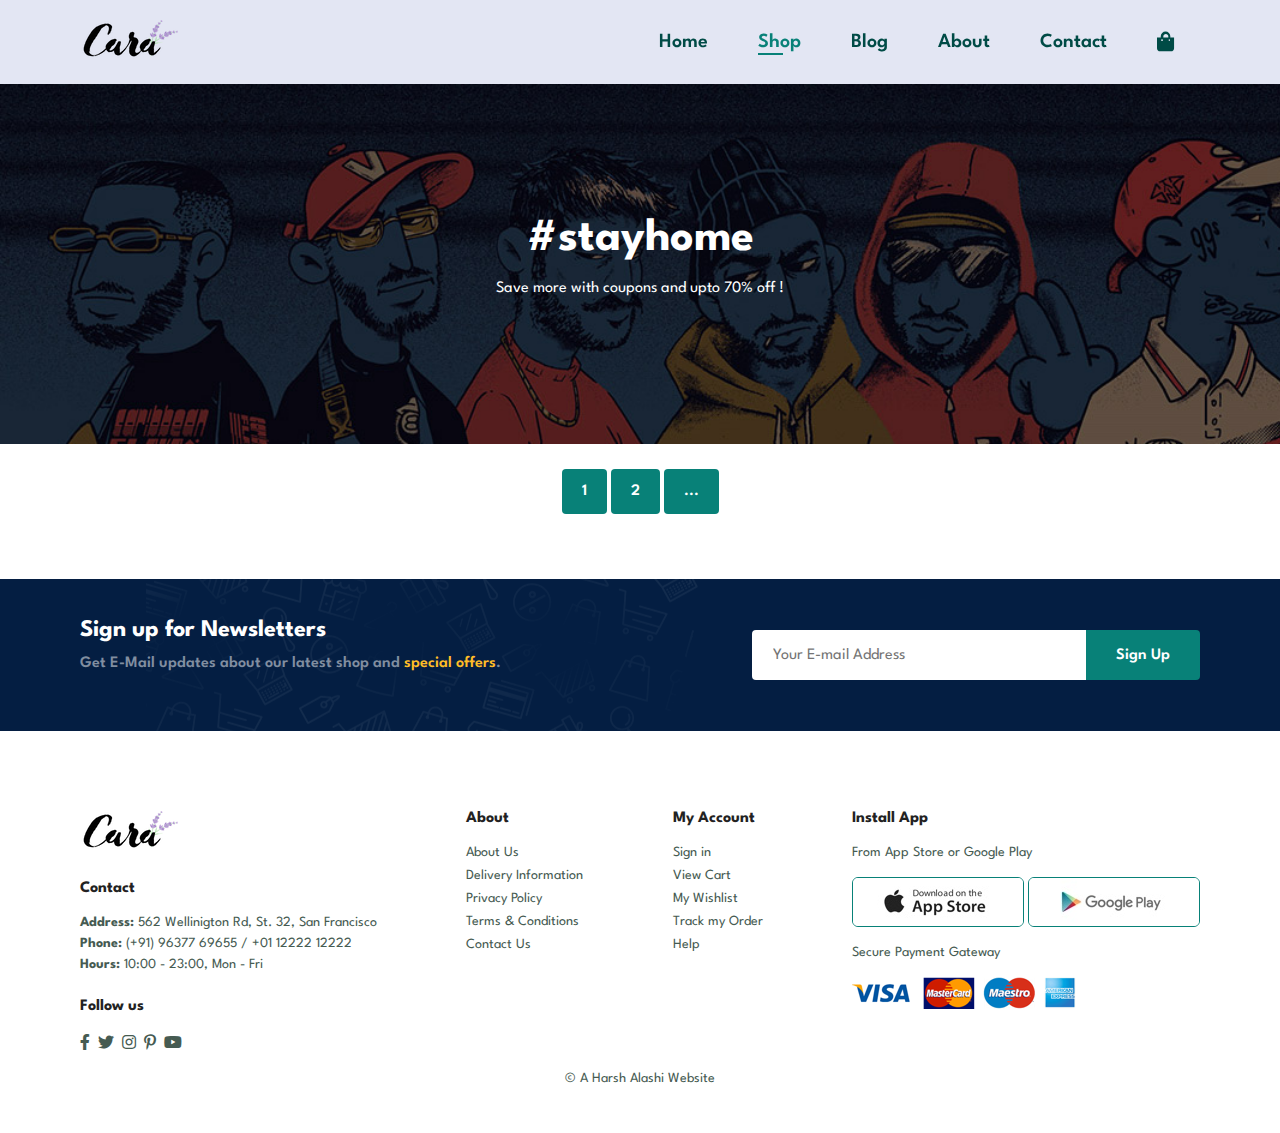
==== blog.html @ 94782a1b "Blog page to be made" ====
<!DOCTYPE html>
<html lang="en">
  <head>
    <meta charset="UTF-8" />
    <meta http-equiv="X-UA-Compatible" content="IE=edge" />
    <meta name="viewport" content="width=device-width, initial-scale=1.0" />
    <title>Cara</title>
    <link rel="stylesheet" href="./styles.css" />
    <link
      rel="stylesheet"
      href="https://use.fontawesome.com/releases/v5.15.4/css/all.css"
    />
  </head>
  <body>
    <section id="header">
      <a href="#"><img src="./img/logo.png" alt="logo" /></a>
      <div>
        <ul id="navbar">
          <li><a href="index.html">Home</a></li>
          <li><a class="active" href="shop.html">Shop</a></li>
          <li><a href="blog.html">Blog</a></li>
          <li><a href="about.html">About</a></li>
          <li><a href="contact.html">Contact</a></li>
          <li id="lg-bag">
            <a href="cart.html"><i class="fas fa-shopping-bag"></i></a>
          </li>
          <a href="#" id="close"><i class="fas fa-times"></i></a>
        </ul>
      </div>
      <div id="mobile">
        <a href="cart.html"><i class="fas fa-shopping-bag"></i></a>
        <i id="bar" class="fas fa-bars"></i>
      </div>
    </section>

    <section id="page-header">
      <h2>#stayhome</h2>
      <p>Save more with coupons and upto 70% off !</p>
    </section>

    <section></section>

    <section id="pagination" class="section-p1">
      <a href="#">1</a>
      <a href="#">2</a>
      <a href="#">...</a>
    </section>

    <section id="newsletter" class="section-p1 section-m1">
      <div id="newstext">
        <h4>Sign up for Newsletters</h4>
        <p>
          Get E-Mail updates about our latest shop and
          <span>special offers</span>.
        </p>
      </div>
      <div class="form">
        <input type="text" placeholder="Your E-mail Address" />
        <button class="normal">Sign Up</button>
      </div>
    </section>

    <footer class="section-p1">
      <div class="col">
        <img class="logo" src="./img/logo.png" alt="Logo" />
        <h4>Contact</h4>
        <p>
          <strong>Address:</strong> 562 Wellinigton Rd, St. 32, San Francisco
        </p>
        <p><strong>Phone:</strong> (+91) 96377 69655 / +01 12222 12222</p>
        <p><strong>Hours:</strong> 10:00 - 23:00, Mon - Fri</p>
        <div class="follow">
          <h4>Follow us</h4>
          <div class="icon">
            <i class="fab fa-facebook-f"></i>
            <i class="fab fa-twitter"></i>
            <i class="fab fa-instagram"></i>
            <i class="fab fa-pinterest-p"></i>
            <i class="fab fa-youtube"></i>
          </div>
        </div>
      </div>
      <div class="col">
        <h4>About</h4>
        <a href="#">About Us</a>
        <a href="#">Delivery Information</a>
        <a href="#">Privacy Policy</a>
        <a href="#">Terms & Conditions</a>
        <a href="#">Contact Us</a>
      </div>
      <div class="col">
        <h4>My Account</h4>
        <a href="#">Sign in</a>
        <a href="#">View Cart</a>
        <a href="#">My Wishlist</a>
        <a href="#">Track my Order</a>
        <a href="#">Help</a>
      </div>
      <div class="col install">
        <h4>Install App</h4>
        <p>From App Store or Google Play</p>
        <div class="row">
          <img src="/img/pay/app.jpg" alt="appstore" />
          <img src="./img/pay/play.jpg" alt="playstore" />
        </div>
        <p>Secure Payment Gateway</p>
        <img src="/img/pay/pay.png" alt="" />
      </div>
      <div class="copyright">
        <p>© A Harsh Alashi Website</p>
      </div>
    </footer>

    <script src="./script.js"></script>
  </body>
</html>
---- styles.css ----
@import url("https://fonts.googleapis.com/css2?family=League+Spartan:wght@100;200;300;500;600;700;800;900&display=swap");

* {
  margin: 0;
  padding: 0;
  box-sizing: border-box;
  font-family: "League Spartan", sans-serif;
}

h1 {
  font-size: 50px;
  color: #222;
  line-height: 64px;
}

h2 {
  font-size: 46px;
  color: #222;
  line-height: 54px;
}

h4 {
  font-size: 20px;
  color: #222;
}

h6 {
  font-weight: 700;
  font-size: 12px;
}

p {
  font-size: 16px;
  color: #465b52;
  margin: 15px 0 20px 0;
}

.section-p1 {
  padding: 40px 80px;
}

.section-m1 {
  margin: 40px 0;
}

button.normal {
  font-size: 16px;
  font-weight: 600;
  color: #000;
  background-color: white;
  border: none;
  border-radius: 4px;
  padding: 15px 30px;
  cursor: pointer;
  outline: none;
  transition: 0.2s;
}

button.white {
  font-size: 16px;
  font-weight: 600;
  color: #fff;
  background-color: transparent;
  border: 1px solid #fff;
  padding: 11px 18px;
  cursor: pointer;
  outline: none;
  transition: 0.2s;
}

body {
  width: 100%;
  font-family: "League Spartan", sans-serif;
}

/* HEADER Starts */

#header {
  display: flex;
  align-items: center;
  justify-content: space-between;
  padding: 20px 80px;
  background: #e3e6f3;
  box-shadow: 0 5px 15px rgba(0, 0, 0, 0.06);
  z-index: 999;
  position: sticky;
  top: 0;
  left: 0;
}

/* NAVBAR */
#navbar {
  display: flex;
  align-items: center;
  justify-content: center;
}

/* Removing bullet points of list */
#navbar li {
  list-style: none;
  padding: 0 20px;
  margin: 5px;
  position: relative;
}

/* Removing Underline of Anchor Tag */
#navbar li a {
  text-decoration: none;
  font-size: 20px;
  font-weight: 600;
  color: #004b46;
  transition: 0.3s ease;
}

/* Adding Hover Effect */
#navbar li a:hover,
#navbar li a.active {
  color: #088178;
}

/* Underline Effect */
#navbar li a.active::after,
#navbar li a:hover::after {
  content: "";
  width: 30%;
  height: 2px;
  background: #088178;
  position: absolute;
  bottom: -4px;
  left: 20px;
}

#mobile {
  display: none;
  align-items: center;
}

#close {
  display: none;
}

/* Hero  */
#hero {
  background-image: url(./img/hero4.png);
  height: 100%;
  /* Create the parallax scrolling effect
  background-attachment: fixed;
  background-position: center;
  background-repeat: no-repeat;
  background-size: cover; */
  height: 90vh;
  width: 100%;
  background-size: cover;
  background-position: top 20% right 0;
  padding: 0 90px;
  display: flex;
  flex-direction: column;
  align-items: flex-start;
  justify-content: center;
}

/* Styling Hero Content */
#hero h4 {
  font-size: 25px;
  margin-bottom: 20px; /*changed padding-bottom: 15px; to margin-bottom: 15px;*/
}
#hero h2 {
  font-size: 60px;
}
#hero h1 {
  color: #088178;
  font-size: 75px;
}
#hero p {
  font-size: 20px;
  color: #465b52;
  margin-bottom: 20px;
}
#hero button {
  background-image: url(./img/button.png);
  background-color: transparent;
  color: #088178;
  border: none;
  padding: 14px 80px 14px 75px;
  font-size: 20px;
  font-weight: 700;
  background-repeat: no-repeat;
  cursor: pointer;
}

/* FEATURES SECTION */
#feature .feature-box {
  width: 180px;
  text-align: center;
  padding: 25px 15px;
  box-shadow: 20px 20px 34px rgba(0, 0, 0, 0.05);
  border: 1px solid #cce7d0;
  border-radius: 4px;
  margin: 15px 0;
}

/* Aligning all features in single row */
#feature {
  display: flex;
  align-items: center;
  justify-content: space-between;
  flex-wrap: wrap;
}

#feature .feature-box:hover {
  box-shadow: 10px 10px 54px rgba(70, 60, 220, 0.2);
}

#feature .feature-box h6 {
  padding: 9px 8px 6px 8px;
  line-height: 1;
  border-radius: 4px;
  background-color: #fddde4;
  color: #088178;
  display: inline-block;
  font-size: 15px;
}

#feature .feature-box img {
  width: 100%;
  margin-bottom: 10px;
}

/* Changing Text Backround for Each Feature */
#feature .feature-box:nth-child(2) h6 {
  background-color: #cdebbc;
}
#feature .feature-box:nth-child(3) h6 {
  background-color: #d1ef82;
}
#feature .feature-box:nth-child(4) h6 {
  background-color: #cdd4f8;
}
#feature .feature-box:nth-child(5) h6 {
  background-color: #f6dbf6;
}
#feature .feature-box:nth-child(6) h6 {
  background-color: #fff2e5;
}

/* PRODUCT CONTAINER */
#product1 {
  text-align: center;
}

#product1 .product-container {
  display: flex;
  align-items: center;
  justify-content: space-between;
  padding-top: 20px;
  flex-wrap: wrap;
}

#product1 .pro {
  width: 23%;
  min-width: 250px;
  padding: 10px 12px;
  border: 1px solid #cce7d0;
  border-radius: 25px;
  cursor: pointer;
  box-shadow: 20px 20px 30px rgba(0, 0, 0, 0.025);
  margin: 15px 0;
  transition: 0.2s ease;
  position: relative;
}

#product1 .pro img {
  width: 100%;
  border-radius: 20px;
}

#product1 .pro:hover {
  box-shadow: 20px 20px 30px rgba(0, 0, 0, 0.06);
}

#product1 .pro .description {
  text-align: start;
  padding: 10px 0;
}

#product1 .pro .description span {
  color: #606063;
  font-size: 12px;
}

#product1 .pro .description h5 {
  padding-top: 7.5px;
  font-size: 15px;
  color: #1a1a1a;
}

#product1 .pro .description i {
  padding-top: 7.5px;
  font-size: 12px;
  color: rgb(243, 181, 25);
}

#product1 .pro .description h4 {
  padding-top: 7.5px;
  font-weight: 700;
  font-size: 15px;
  color: #088178;
}
#product1 .pro .cart {
  width: 40px;
  height: 40px;
  line-height: 40px;
  border-radius: 50px;
  color: #088178;
  background-color: #e8f6ea;
  border: 1px solid #cce7d0;
  position: absolute;
  bottom: 20px;
  right: 10px;
}

/* BANNER  */
#banner {
  display: flex;
  flex-direction: column;
  justify-content: center;
  align-items: center;
  background-image: url(/img/banner/b2.jpg);
  width: 100%;
  height: 40vh;
  background-size: cover;
  background-position: center;
}

#banner h4 {
  color: white;
  font-size: 35px;
}

#banner h2 {
  color: white;
  font-size: 35px;
  padding: 15px 0;
}

#banner h2 span {
  color: #00ffee;
}

#banner button:hover {
  background: #088178;
  color: white;
}

/* BANNER 2 */
#sm-banner {
  display: flex;
  justify-content: space-between;
  flex-wrap: wrap;
}

#sm-banner .banner-box {
  display: flex;
  flex-direction: column;
  justify-content: center;
  align-items: flex-start;
  background-image: url(./img/banner/b-17.jpg);
  min-width: 48.25%;
  height: 50vh;
  background-size: cover;
  background-position: center;
  padding: 30px;
}

#sm-banner .banner-box2 {
  background-image: url(/img/banner/b10.jpg);
}

#sm-banner h4 {
  color: white;
  font-size: 25px;
  font-weight: 400;
}

#sm-banner h2 {
  color: white;
  font-size: 35px;
  font-weight: 800;
}

#sm-banner span {
  color: white;
  font-size: 20px;
  font-weight: 500;
  padding-bottom: 15px;
}

/* Hover Effect */
#sm-banner .banner-box:hover button {
  background: #cce7d0;
  border: 1px solid #cce7d0;
  color: #000;
}

#banner3 {
  display: flex;
  justify-content: space-between;
  flex-wrap: wrap;
  padding: 0 80px;
}

#banner3 .banner-box {
  display: flex;
  flex-direction: column;
  justify-content: center;
  align-items: flex-start;
  background-image: url(./img/banner/b7.jpg);
  min-width: 31%;
  margin-bottom: 20px;
  height: 30vh;
  background-size: cover;
  background-position: center;
  padding: 20px;
}

#banner3 .banner-box h2 {
  color: white;
  font-size: 25px;
  font-weight: 900;
}

#banner3 .banner-box h3 {
  color: #000;
  font-size: 18px;
  font-weight: 800;
}

#banner3 .banner-box2 {
  background-image: url(./img/banner/b4.jpg);
}

#banner3 .banner-box3 {
  background-image: url(./img/banner/b18.jpg);
}

/* NEWSLETTER */
#newsletter {
  display: flex;
  justify-content: space-between;
  align-items: center;
  flex-wrap: wrap;
  background-image: url(/img/banner/b14.png);
  background-repeat: no-repeat;
  background-position: 20% 30%;
  background-color: #041e42;
}

#newsletter h4 {
  font-size: 24px;
  font-weight: 700;
  color: #fff;
}

#newsletter p {
  font-size: 16px;
  font-weight: 600;
  color: #818ea0;
}

#newsletter p span {
  color: #ffbd27;
}

#newsletter .form {
  display: flex;
  width: 40%;
}

#newsletter input {
  height: 3.125rem;
  padding: 0 1.25em;
  font-size: 16px;
  width: 100%;
  border: 1px solid transparent;
  border-radius: 4px;
  outline: none;
  border-top-right-radius: 0;
  border-bottom-right-radius: 0;
}

#newsletter button {
  background-color: #088178;
  color: white;
  white-space: nowrap;
  border-top-left-radius: 0;
  border-bottom-left-radius: 0;
}

/* FOOTER */
footer {
  display: flex;
  flex-wrap: wrap;
  justify-content: space-between;
}
footer .col {
  display: flex;
  flex-direction: column;
  align-items: flex-start;
  margin-bottom: 20px;
}

footer .logo {
  margin-bottom: 30px;
}

footer h4 {
  font-size: 16px;
  padding-bottom: 20px;
}

footer p {
  font-size: 14px;
  margin: 0 0 8px 0;
}

footer a {
  font-size: 14px;
  text-decoration: none;
  margin-bottom: 10px;
  color: #465b52;
}

footer .follow {
  margin-top: 20px;
}

footer .follow i {
  color: #465b52;
  padding-right: 4px;
  cursor: pointer;
}

footer .install .row img {
  border: 1px solid #088178;
  border-radius: 6px;
}

footer .install img {
  margin: 10px 0 15px 0;
}

/* Hover Effect */
footer .follow i:hover,
footer a:hover {
  color: #088178;
}

footer .copyright {
  width: 100%;
  text-align: center;
}

@media (max-width: 367px) {
  #hero {
    /* padding: 0 20px; */
    background-position: top 30% right 40%;
  }
  #hero button {
    /* margin-top: 25px; */
    padding: 14px 50px 14px 50px;
  }
  #feature {
    display: flex;
    flex-direction: column;
    justify-content: center;
  }
}

/* SHOP PAGE STARTS HERE */
#page-header {
  background-image: url(./img/banner/b1.jpg);
  width: 100%;
  height: 40vh;
  background-size: cover;
  display: flex;
  justify-content: center;
  text-align: center;
  flex-direction: column;
  padding: 14px;
}

#page-header h2,
#page-header p {
  color: #fff;
}

#pagination {
  text-align: center;
}

#pagination a {
  text-decoration: none;
  background-color: #088178;
  padding: 15px 20px;
  border-radius: 4px;
  color: #fff;
  font-weight: 600;
}

/* SINGLE_PRODUCT */

#prodetails {
  display: flex;
  margin-top: 20px;
}

#prodetails .single-pro-image {
  width: 40%;
  margin-right: 50px;
}

.small-img-group {
  display: flex;
  justify-content: space-between;
}

.small-img-col {
  flex-basis: 24%;
  cursor: pointer;
}

#prodetails .single-pro-details {
  width: 50%;
  padding-top: 30px;
}

#prodetails .single-pro-details h4 {
  padding: 40px 0 20px 0;
}

#prodetails .single-pro-details h2 {
  font-size: 28px;
}

#prodetails .single-pro-details select {
  display: block;
  padding: 5px 10px;
  margin-bottom: 10px;
}

#prodetails .single-pro-details input {
  width: 50px;
  height: 47px;
  padding-left: 10px;
  font-size: 16px;
  margin-right: 10px;
}

#prodetails .single-pro-details input:focus {
  outline: none;
}

#prodetails .single-pro-details button {
  background: #088178;
  color: #fff;
}

#prodetails .single-pro-details span {
  line-height: 25px;
  color: #606063;
}

/* *****************************************MEDIA QUERIES*************************************** */

@media (max-width: 799px) {
  .section-p1 {
    padding: 40px 40px;
  }

  #navbar {
    display: flex;
    flex-direction: column;
    align-items: flex-start;
    justify-content: flex-start;
    position: fixed;
    top: 0;
    right: -300px;
    height: 100vh;
    width: 300px;
    background-color: #e3e6f3;
    box-shadow: 0 40px 60px rgba(0, 0, 0, 0.1);
    padding: 80px 0 0 10px;
    transition: 0.4s;
  }

  #navbar.active {
    right: 0;
  }

  #navbar li {
    margin-bottom: 25px;
  }

  #mobile {
    display: flex;
    align-items: center;
  }

  #mobile i {
    color: #1a1a1a;
    padding-left: 20px;
    font-size: 24px;
  }

  #close {
    position: absolute;
    display: initial;
    top: 30px;
    left: 30px;
    color: #1a1a1a;
    font-size: 24px;
  }

  #lg-bag {
    display: none;
  }

  #hero {
    height: 70vh;
    padding: 0 90px;
    background-position: top 30% right 50%;
  }

  #feature {
    justify-content: center;
  }

  #feature .feature-box {
    margin: 15px 15px;
  }

  #product1 .product-container {
    justify-content: center;
  }

  #product1 .pro {
    margin: 15px;
  }

  #banner {
    height: 25vh;
  }

  #sm-banner .banner-box {
    min-width: 100%;
    height: 30vh;
  }

  #sm-banner .banner-box2 {
    margin-top: 30px;
  }

  #banner3 {
    padding: 0 40px;
  }

  #banner3 .banner-box {
    width: 28%;
  }

  #newsletter .form {
    width: 100%;
  }
}

@media (max-width: 477px) {
  .section-p1 {
    padding: 25px;
  }
  #header {
    padding: 10px 30px;
  }
  #hero {
    padding: 0 20px;
    background-position: 60%;
  }
  #hero h1 {
    font-size: 45px;
  }
  #hero h2 {
    font-size: 32px;
    line-height: 42px;
  }
  #hero h4 {
    font-size: 25px;
    margin: 0 0 10px 0;
  }
  #feature {
    justify-content: space-between;
  }
  #feature .feature-box {
    width: 155px;
    margin: 0 0 15px 0;
  }
  #product1 .pro {
    width: 100%;
  }
  #banner {
    height: 40vh;
  }
  #banner h2 {
    padding: 5px 20px;
    text-align: center;
  }
  #sm-banner .banner-box {
    min-width: 100%;
    height: 40vh;
  }
  #sm-banner .banner-box2 {
    margin-top: 20px;
  }
  #banner3 {
    padding: 0 20px;
  }
  #banner3 .banner-box {
    width: 100%;
  }
  #newsletter {
    padding: 40px 20px;
  }
  #newsletter .form {
    width: 100%;
  }

  /* Single_Product */
  #prodetails {
    display: flex;
    flex-direction: column;
  }

  #prodetails .single-pro-image {
    width: 100%;
    margin-right: 0px;
  }
  #prodetails .single-pro-details {
    width: 100%;
  }
}

@media (max-width: 367px) {
  #hero {
    /* padding: 0 20px; */
    background-position: top 30% right 40%;
  }
  #hero button {
    /* margin-top: 25px; */
    padding: 14px 50px 14px 50px;
  }
  #feature {
    display: flex;
    flex-direction: column;
    justify-content: center;
  }
}
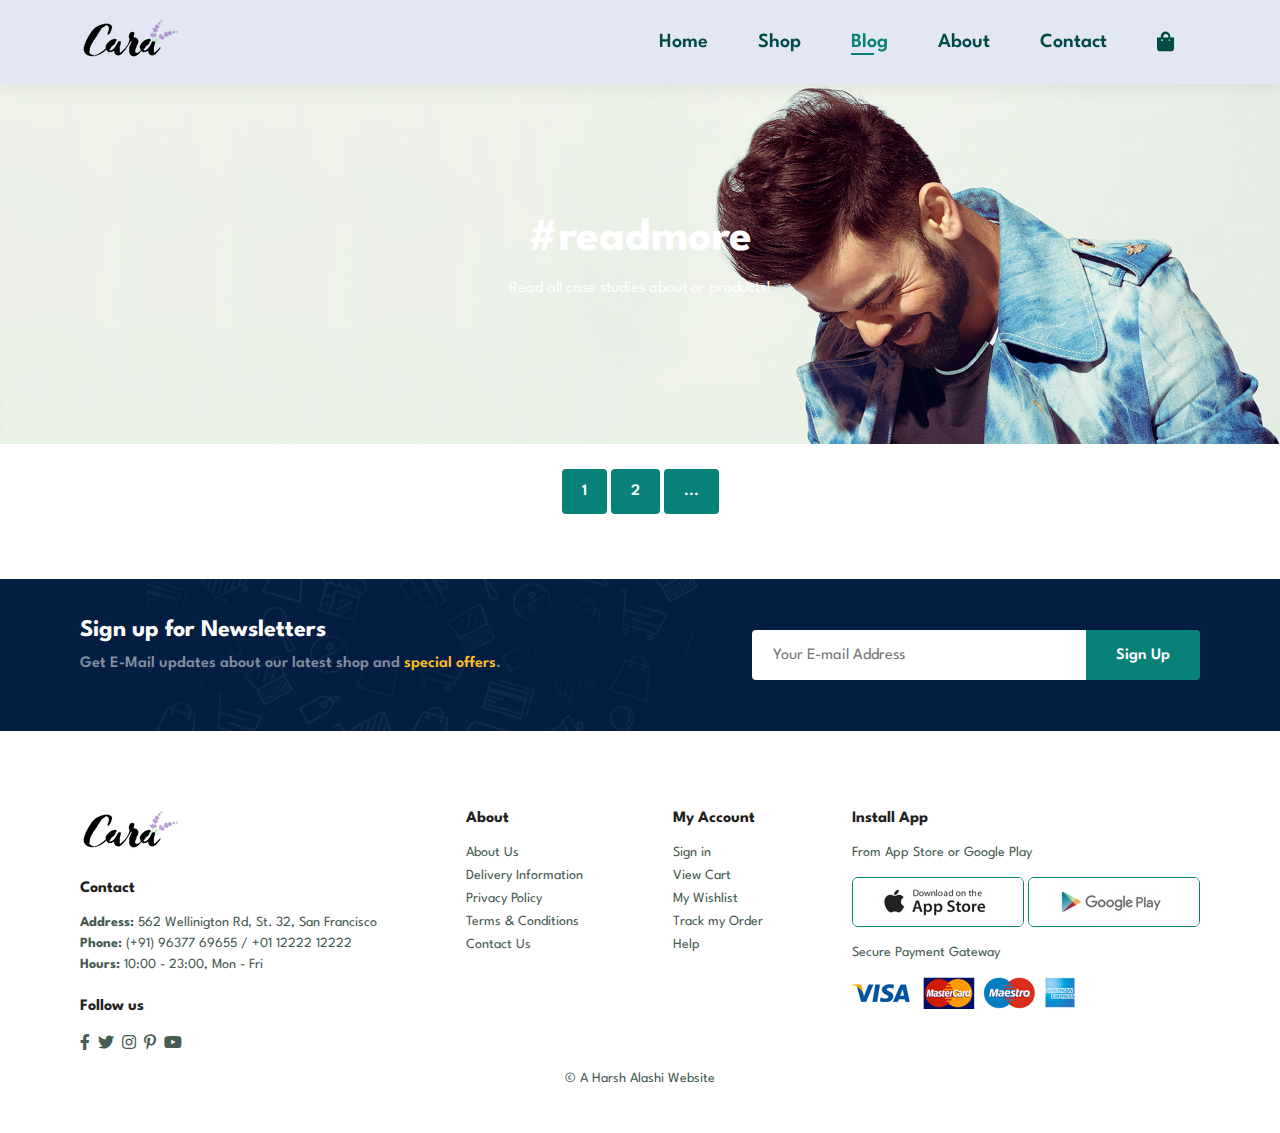
==== commit 32af076b: "Few Changes were made" ====
--- a/blog.html
+++ b/blog.html
@@ -17,8 +17,8 @@
       <div>
         <ul id="navbar">
           <li><a href="index.html">Home</a></li>
-          <li><a class="active" href="shop.html">Shop</a></li>
-          <li><a href="blog.html">Blog</a></li>
+          <li><a href="shop.html">Shop</a></li>
+          <li><a class="active" href="blog.html">Blog</a></li>
           <li><a href="about.html">About</a></li>
           <li><a href="contact.html">Contact</a></li>
           <li id="lg-bag">
@@ -33,9 +33,9 @@
       </div>
     </section>
 
-    <section id="page-header">
-      <h2>#stayhome</h2>
-      <p>Save more with coupons and upto 70% off !</p>
+    <section id="page-header" class="blog-header">
+      <h2>#readmore</h2>
+      <p>Read all case studies about or products!</p>
     </section>
 
     <section></section>
--- a/styles.css
+++ b/styles.css
@@ -670,6 +670,11 @@
   color: #606063;
 }
 
+/* ****************BLOG PAGE************************* */
+#page-header.blog-header {
+  background-image: url(/img/banner/virat-kohli-hd-img.jpg);
+}
+
 /* *****************************************MEDIA QUERIES*************************************** */
 
 @media (max-width: 799px) {
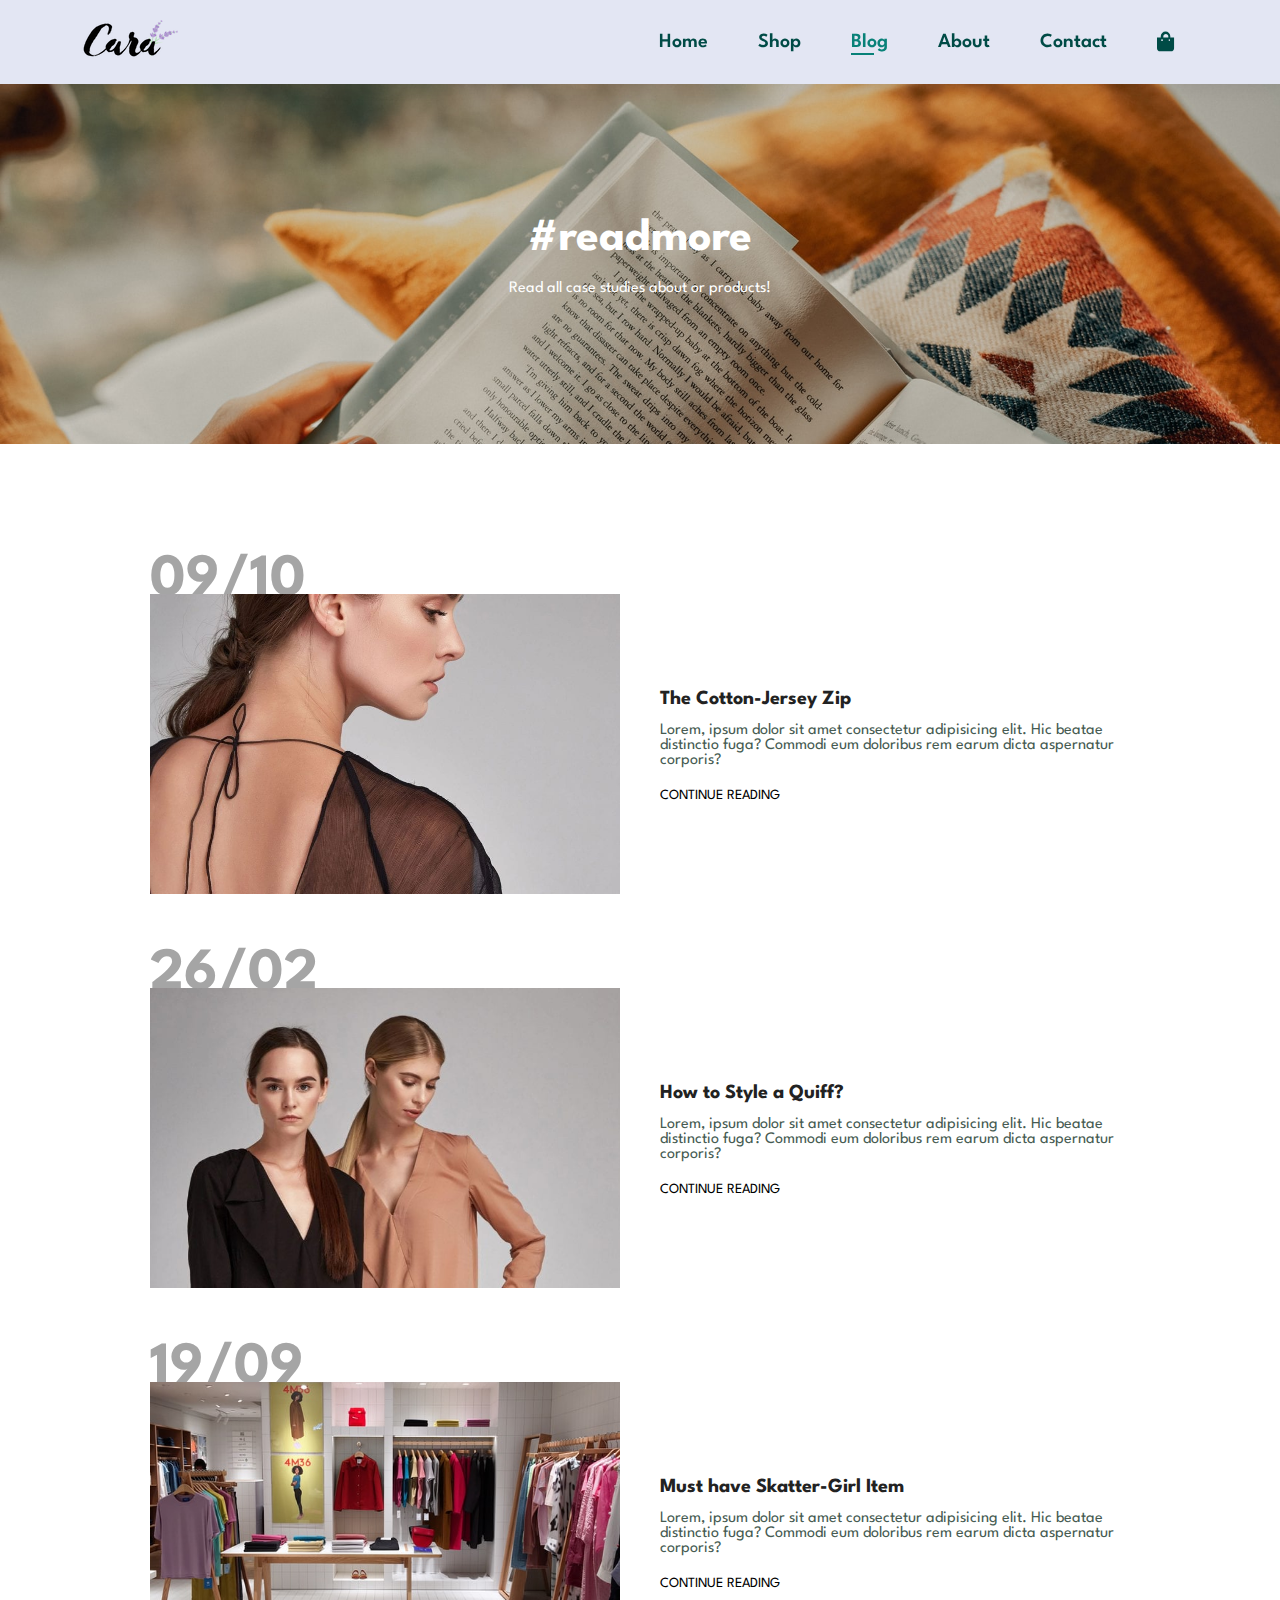
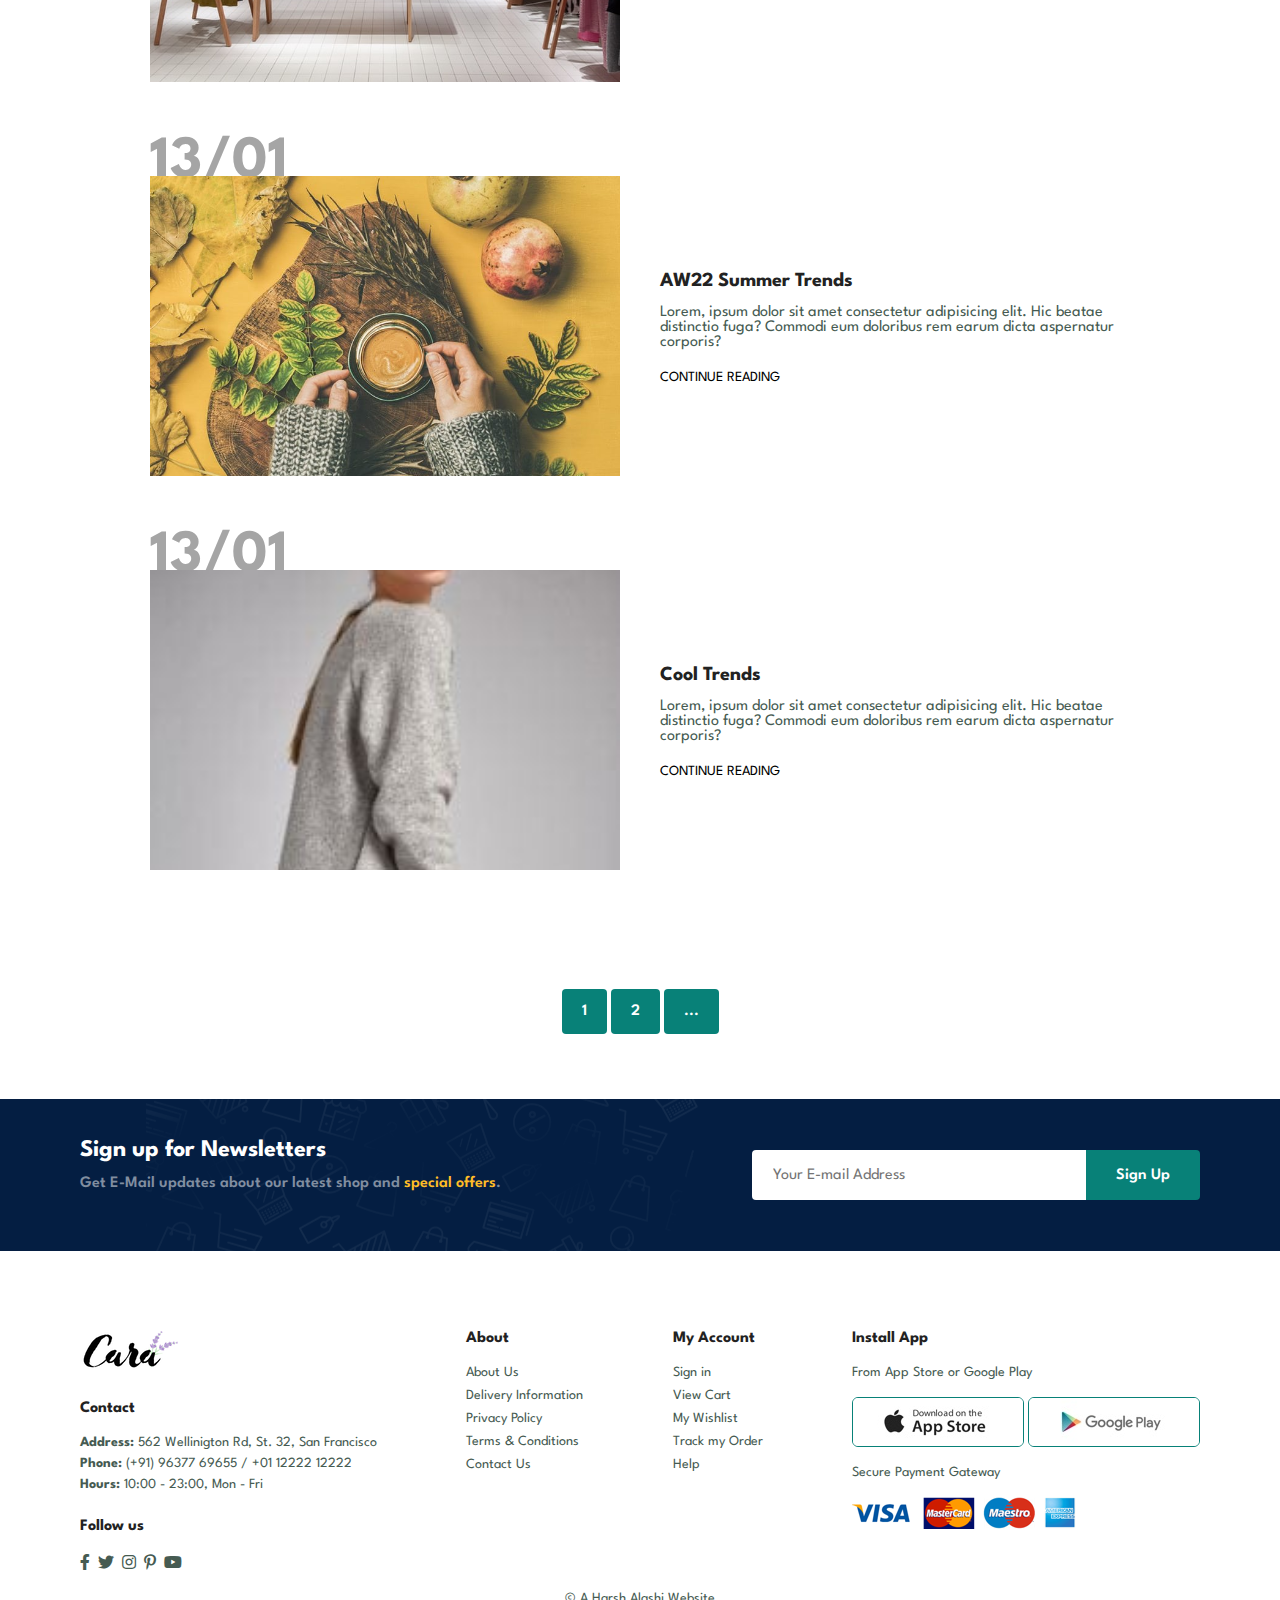
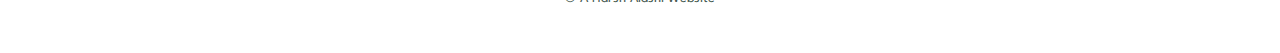
==== commit 12ed68fe: "Blog page was made" ====
--- a/blog.html
+++ b/blog.html
@@ -38,7 +38,87 @@
       <p>Read all case studies about or products!</p>
     </section>
 
-    <section></section>
+    <section id="blog">
+      <div class="blog-box">
+        <div class="blog-img">
+          <img src="./img/blog/b1.jpg" alt="" />
+        </div>
+        <div class="blog-details">
+          <h4>The Cotton-Jersey Zip</h4>
+          <p>
+            Lorem, ipsum dolor sit amet consectetur adipisicing elit. Hic beatae
+            distinctio fuga? Commodi eum doloribus rem earum dicta aspernatur
+            corporis?
+          </p>
+          <a href="#">CONTINUE READING</a>
+        </div>
+        <h1>09/10</h1>
+      </div>
+
+      <div class="blog-box">
+        <div class="blog-img">
+          <img src="./img/blog/b2.jpg" alt="" />
+        </div>
+        <div class="blog-details">
+          <h4>How to Style a Quiff?</h4>
+          <p>
+            Lorem, ipsum dolor sit amet consectetur adipisicing elit. Hic beatae
+            distinctio fuga? Commodi eum doloribus rem earum dicta aspernatur
+            corporis?
+          </p>
+          <a href="#">CONTINUE READING</a>
+        </div>
+        <h1>26/02</h1>
+      </div>
+
+      <div class="blog-box">
+        <div class="blog-img">
+          <img src="./img/blog/b3.jpg" alt="" />
+        </div>
+        <div class="blog-details">
+          <h4>Must have Skatter-Girl Item</h4>
+          <p>
+            Lorem, ipsum dolor sit amet consectetur adipisicing elit. Hic beatae
+            distinctio fuga? Commodi eum doloribus rem earum dicta aspernatur
+            corporis?
+          </p>
+          <a href="#">CONTINUE READING</a>
+        </div>
+        <h1>19/09</h1>
+      </div>
+
+      <div class="blog-box">
+        <div class="blog-img">
+          <img src="./img/blog/b6.jpg" alt="" />
+        </div>
+        <div class="blog-details">
+          <h4>AW22 Summer Trends</h4>
+          <p>
+            Lorem, ipsum dolor sit amet consectetur adipisicing elit. Hic beatae
+            distinctio fuga? Commodi eum doloribus rem earum dicta aspernatur
+            corporis?
+          </p>
+          <a href="#">CONTINUE READING</a>
+        </div>
+        <h1>13/01</h1>
+      </div>
+
+      <div class="blog-box">
+        <div class="blog-img">
+          <img src="./img/blog/b5.jpg" alt="" />
+        </div>
+        <div class="blog-details">
+          <h4>Cool Trends</h4>
+          <p>
+            Lorem, ipsum dolor sit amet consectetur adipisicing elit. Hic beatae
+            distinctio fuga? Commodi eum doloribus rem earum dicta aspernatur
+            corporis?
+          </p>
+          <a href="#">CONTINUE READING</a>
+        </div>
+        <h1>13/01</h1>
+      </div>
+    </section>
 
     <section id="pagination" class="section-p1">
       <a href="#">1</a>
--- a/styles.css
+++ b/styles.css
@@ -672,9 +672,57 @@
 
 /* ****************BLOG PAGE************************* */
 #page-header.blog-header {
-  background-image: url(/img/banner/virat-kohli-hd-img.jpg);
-}
-
+  background-image: url(/img/banner/b19.jpg);
+}
+
+#blog {
+  padding: 150px 150px 0 150px;
+}
+
+#blog .blog-box {
+  display: flex;
+  align-items: center;
+  width: 100%;
+  position: relative;
+  padding-bottom: 90px;
+}
+
+#blog .blog-img {
+  width: 50%;
+  margin-right: 40px;
+}
+
+#blog img {
+  width: 100%;
+  height: 300px;
+  object-fit: cover;
+}
+
+#blog .blog-details {
+  width: 50%;
+}
+
+#blog .blog-details a {
+  text-decoration: none;
+  color: #000;
+  font-size: 14px;
+  font-style: 700;
+  transition: 0.3s;
+}
+
+#blog .blog-details a:hover {
+  color: #088178;
+}
+
+#blog .blog-box h1 {
+  position: absolute;
+  top: -45px;
+  left: 0;
+  font-size: 60px;
+  font-weight: 700;
+  z-index: -1;
+  color: #a5a5a5;
+}
 /* *****************************************MEDIA QUERIES*************************************** */
 
 @media (max-width: 799px) {
@@ -776,6 +824,10 @@
   #newsletter .form {
     width: 100%;
   }
+
+  #blog {
+    padding: 100px 100px 0 100px;
+  }
 }
 
 @media (max-width: 477px) {
@@ -847,7 +899,31 @@
     width: 100%;
     margin-right: 0px;
   }
+
   #prodetails .single-pro-details {
+    width: 100%;
+  }
+
+  /* BLOG PAGE */
+  #blog .blog-box {
+    display: flex;
+    flex-direction: column;
+    align-items: flex-start;
+    width: 100%;
+    position: relative;
+    padding-bottom: 90px;
+  }
+
+  #blog {
+    padding: 85px 20px 0 20px;
+  }
+
+  #blog .blog-img {
+    width: 100%;
+    margin-bottom: 30px;
+  }
+
+  #blog .blog-details {
     width: 100%;
   }
 }
